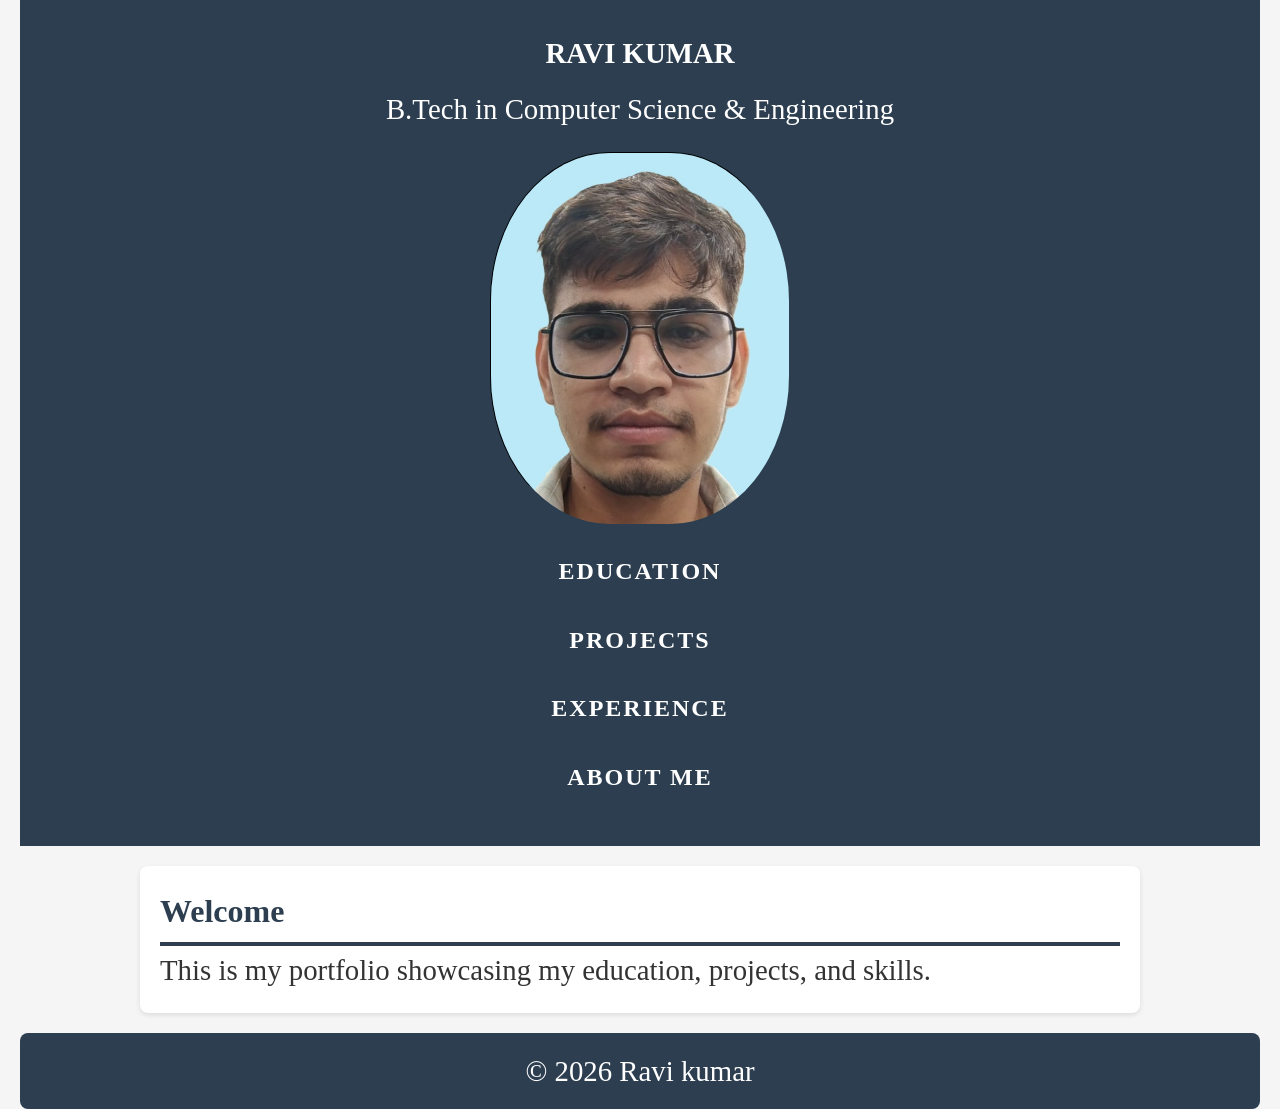
==== index.html @ 73b35070 "First portfolio commit" ====
<!DOCTYPE html>
<html lang="en">
<head>
  <meta charset="UTF-8">
  <title>Ravi kumar - Portfolio</title>
  <link rel="stylesheet" href="style.css">
</head>
<body>
  <header>
    <h1>RAVI KUMAR</h1>
    <p>B.Tech in Computer Science & Engineering</p>
    <img src="retrieved_photo.jpg" alt="Hemant Sheoran" width="300" style="border-radius: 40%; margin-top: 15px;  border: 1px inset #2c3e50;">
    <nav>
      <ul>
        <li><a href="EDUCATION.html" class="reverse">EDUCATION</a></li>
        <li><a href="PROJECTS.html" class="reverse">PROJECTS</a></li>
        <li><a href="EXPERIENCE.html" class="reverse">EXPERIENCE</a></li>
        <li><a href="hello.html" class="reverse">ABOUT ME</a></li>
      </ul>
    </nav>
  </header>

  <section>
    <h2>Welcome</h2>
    <p>This is my portfolio showcasing my education, projects, and skills.</p>
  </section>

  <footer>
    <p>© 2026 Ravi kumar</p>
  </footer>
</body>
</html>
---- style.css ----
/* Reset default browser styles */
* {
  margin: 0;
  padding: 0;
  box-sizing: border-box;
}

header, footer {
  text-align: center;
}

/* Body styling */
body {
  font-family: 'Pacifico', cursive;
  line-height: 1.6;
  background: #f5f5f5;
  color: #333;
  padding: 0 20px;
}

/* Header */
header {
  background: #2c3e50;
  color: #fff;
  padding: 30px 20px;
  text-align: center;
}

header a{
  color: #fff;
  list-style: none;
}
header h1 {
  font-size: 2.5rem;
  margin-bottom: 10px;
  font-size: 1.8rem;
}

header p {
  font-size: 1.8rem;
  margin: 5px 0;
}

/* Sections */
section {
  background: #fff;
  margin: 20px auto;
  padding: 20px;
  border-radius: 8px;
  max-width: 1000px;
  box-shadow: 0 2px 5px rgba(0,0,0,0.1);
}

section h3{
  color: #fff;
  list-style: none;
}

section h2 {
  color: #2c3e50;
  font-size: 2rem;
  margin-bottom: 1px;
  border-bottom: 4px solid #2c3e50;
  padding-bottom: 5px;
}

section p {
  font-size: 1.8rem;
}

/* Lists */
ul {
  list-style: none;
}

ul li {
  margin: 10px 0;
}

ul li a {
  color: #fff;
  text-decoration: none;
  font-weight: bold;
  font-size: 1.5rem;
}

ul li a:hover {
  text-decoration: underline;
}

/* Footer */
footer {
  text-align: center;
  padding: 15px;
  margin-top: 20px;
  background: #2c3e50;
  color: #fff;
  font-size: 1.8rem;
  border-radius: 8px;
}

/* Logos and project images circular */
img.logo, img.project-img {
  border-radius: 50%;
  width: 80px;
  height: 80px;
  object-fit: cover;
  margin-right: 10px;
  color: #fff;
}

/* Intense Reverse Style (like your ON example) */
.reverse {
  color: #fff;              /* white text */
  font-weight: bold;
  text-transform: uppercase;
  padding: 10px 20px;
  border-radius: 6px;
  display: inline-block;
  letter-spacing: 2px;
}
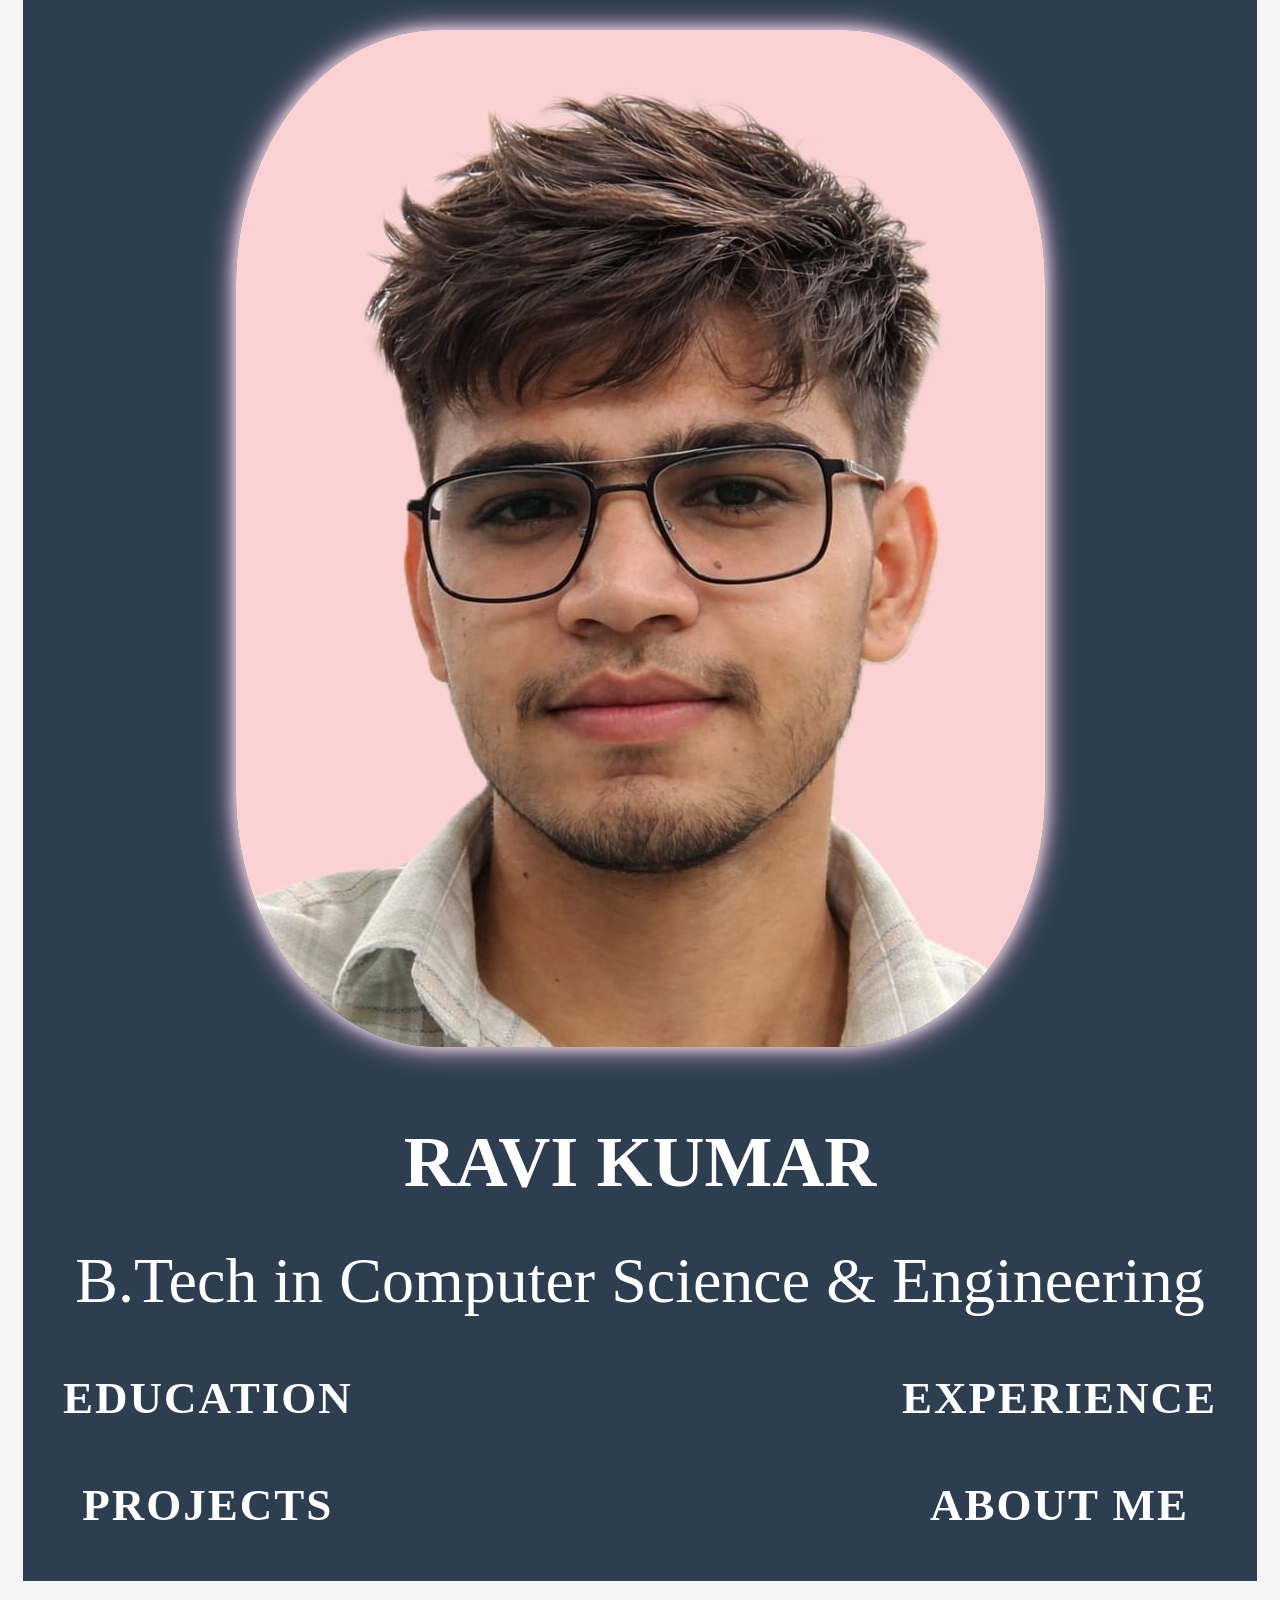
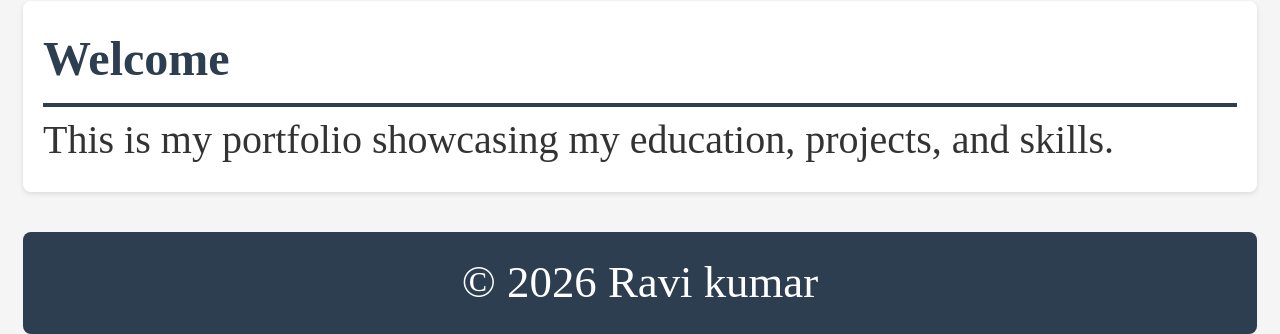
==== commit 5e95d852: "Updated project layout and styles" ====
--- a/index.html
+++ b/index.html
@@ -7,18 +7,24 @@
 </head>
 <body>
   <header>
+  <div class="profile">
+    <img src="Raviphotoupdated3.0.jpeg" alt="Hemant Sheoran" class="profile-img">
     <h1>RAVI KUMAR</h1>
     <p>B.Tech in Computer Science & Engineering</p>
-    <img src="retrieved_photo.jpg" alt="Hemant Sheoran" width="300" style="border-radius: 40%; margin-top: 15px;  border: 1px inset #2c3e50;">
-    <nav>
-      <ul>
-        <li><a href="EDUCATION.html" class="reverse">EDUCATION</a></li>
-        <li><a href="PROJECTS.html" class="reverse">PROJECTS</a></li>
-        <li><a href="EXPERIENCE.html" class="reverse">EXPERIENCE</a></li>
-        <li><a href="hello.html" class="reverse">ABOUT ME</a></li>
-      </ul>
-    </nav>
-  </header>
+  </div>
+
+  <nav>
+    <div class="nav-left">
+      <a href="EDUCATION.html" class="reverse">EDUCATION</a>
+      <a href="PROJECTS.html" class="reverse">PROJECTS</a>
+    </div>
+    <div class="nav-right">
+      <a href="EXPERIENCE.html" class="reverse">EXPERIENCE</a>
+      <a href="hello.html" class="reverse">ABOUT ME</a>
+    </div>
+  </nav>
+</header>
+
 
   <section>
     <h2>Welcome</h2>
--- a/style.css
+++ b/style.css
@@ -1,4 +1,4 @@
-/* Reset default browser styles */
+
 * {
   margin: 0;
   padding: 0;
@@ -9,16 +9,16 @@
   text-align: center;
 }
 
-/* Body styling */
+
 body {
   font-family: 'Pacifico', cursive;
   line-height: 1.6;
   background: #f5f5f5;
   color: #333;
-  padding: 0 20px;
+  padding: 0 23px;
 }
 
-/* Header */
+
 header {
   background: #2c3e50;
   color: #fff;
@@ -29,25 +29,26 @@
 header a{
   color: #fff;
   list-style: none;
+  text-decoration: none;
 }
 header h1 {
-  font-size: 2.5rem;
+  font-size: 4.5rem;
+  margin-top: 50px ;
   margin-bottom: 10px;
-  font-size: 1.8rem;
 }
 
 header p {
-  font-size: 1.8rem;
+  font-size: 4.0rem;
   margin: 5px 0;
 }
 
-/* Sections */
+
 section {
   background: #fff;
   margin: 20px auto;
   padding: 20px;
   border-radius: 8px;
-  max-width: 1000px;
+  max-width: 1700px;
   box-shadow: 0 2px 5px rgba(0,0,0,0.1);
 }
 
@@ -58,60 +59,60 @@
 
 section h2 {
   color: #2c3e50;
-  font-size: 2rem;
+  font-size: 3rem;
   margin-bottom: 1px;
   border-bottom: 4px solid #2c3e50;
   padding-bottom: 5px;
 }
 
 section p {
-  font-size: 1.8rem;
+  font-size: 2.5rem;
 }
 
 /* Lists */
-ul {
-  list-style: none;
+nav {
+  display: flex;
+  justify-content: space-between;
+  margin-top: 20px;
 }
 
-ul li {
-  margin: 10px 0;
+.nav-left, .nav-right {
+  display: flex;
+  flex-direction: column;   
+  gap: 15px;               
 }
 
-ul li a {
-  color: #fff;
+nav a {
   text-decoration: none;
   font-weight: bold;
-  font-size: 1.5rem;
+  font-size: 45px;          
+  color: #2c3e50;
+  text-align: center;       
 }
 
-ul li a:hover {
-  text-decoration: underline;
+nav a:hover {
+  text-decoration: underline; 
 }
 
-/* Footer */
+a:hover{
+   text-decoration: underline; 
+}
+
+
 footer {
   text-align: center;
   padding: 15px;
-  margin-top: 20px;
+  margin-top: 40px;
   background: #2c3e50;
   color: #fff;
-  font-size: 1.8rem;
+  font-size: 2.8rem;
   border-radius: 8px;
 }
 
-/* Logos and project images circular */
-img.logo, img.project-img {
-  border-radius: 50%;
-  width: 80px;
-  height: 80px;
-  object-fit: cover;
-  margin-right: 10px;
-  color: #fff;
-}
 
-/* Intense Reverse Style (like your ON example) */
+
 .reverse {
-  color: #fff;              /* white text */
+  color: #fff;            
   font-weight: bold;
   text-transform: uppercase;
   padding: 10px 20px;
@@ -119,3 +120,67 @@
   display: inline-block;
   letter-spacing: 2px;
 }
+
+.profile-img {
+  border-radius: 25%;
+  border: none;
+  box-shadow: 0 0 15px rgb(232, 232, 235), 0 0 30px rgb(250, 181, 222);
+}
+
+.education ul {
+  margin-top: 10px;
+  list-style: none;         
+  padding: 0;
+}
+
+.education a{
+  text-decoration: none;
+}
+
+.education li {
+  display: flex;            
+  align-items: center;      
+  margin-bottom: 20px;      
+  font-size: 18px;         
+  color: #2c3e50;           
+}
+
+.iitlogo, .logo {
+  display: block;
+  width: 100px;              
+  height: auto; 
+  margin-right: 15px;     
+}
+
+.project{
+  display: flex;
+  align-items: center;
+  margin-bottom: 20px;
+  font-size: 40px;  
+}
+
+.project-img{
+  width: 120px;              
+  height: auto; 
+  margin-right: 15px; 
+
+}
+
+.project h3{
+  margin: 0;
+}
+
+.project p{
+   font-size: 18px;  
+   margin: 5px 0 0;     
+}
+
+.project a{
+  font-size: 20px;  
+  color: #2c3e50;        
+  text-decoration: none; 
+}
+
+.project a:hover{
+  text-decoration: underline; 
+}
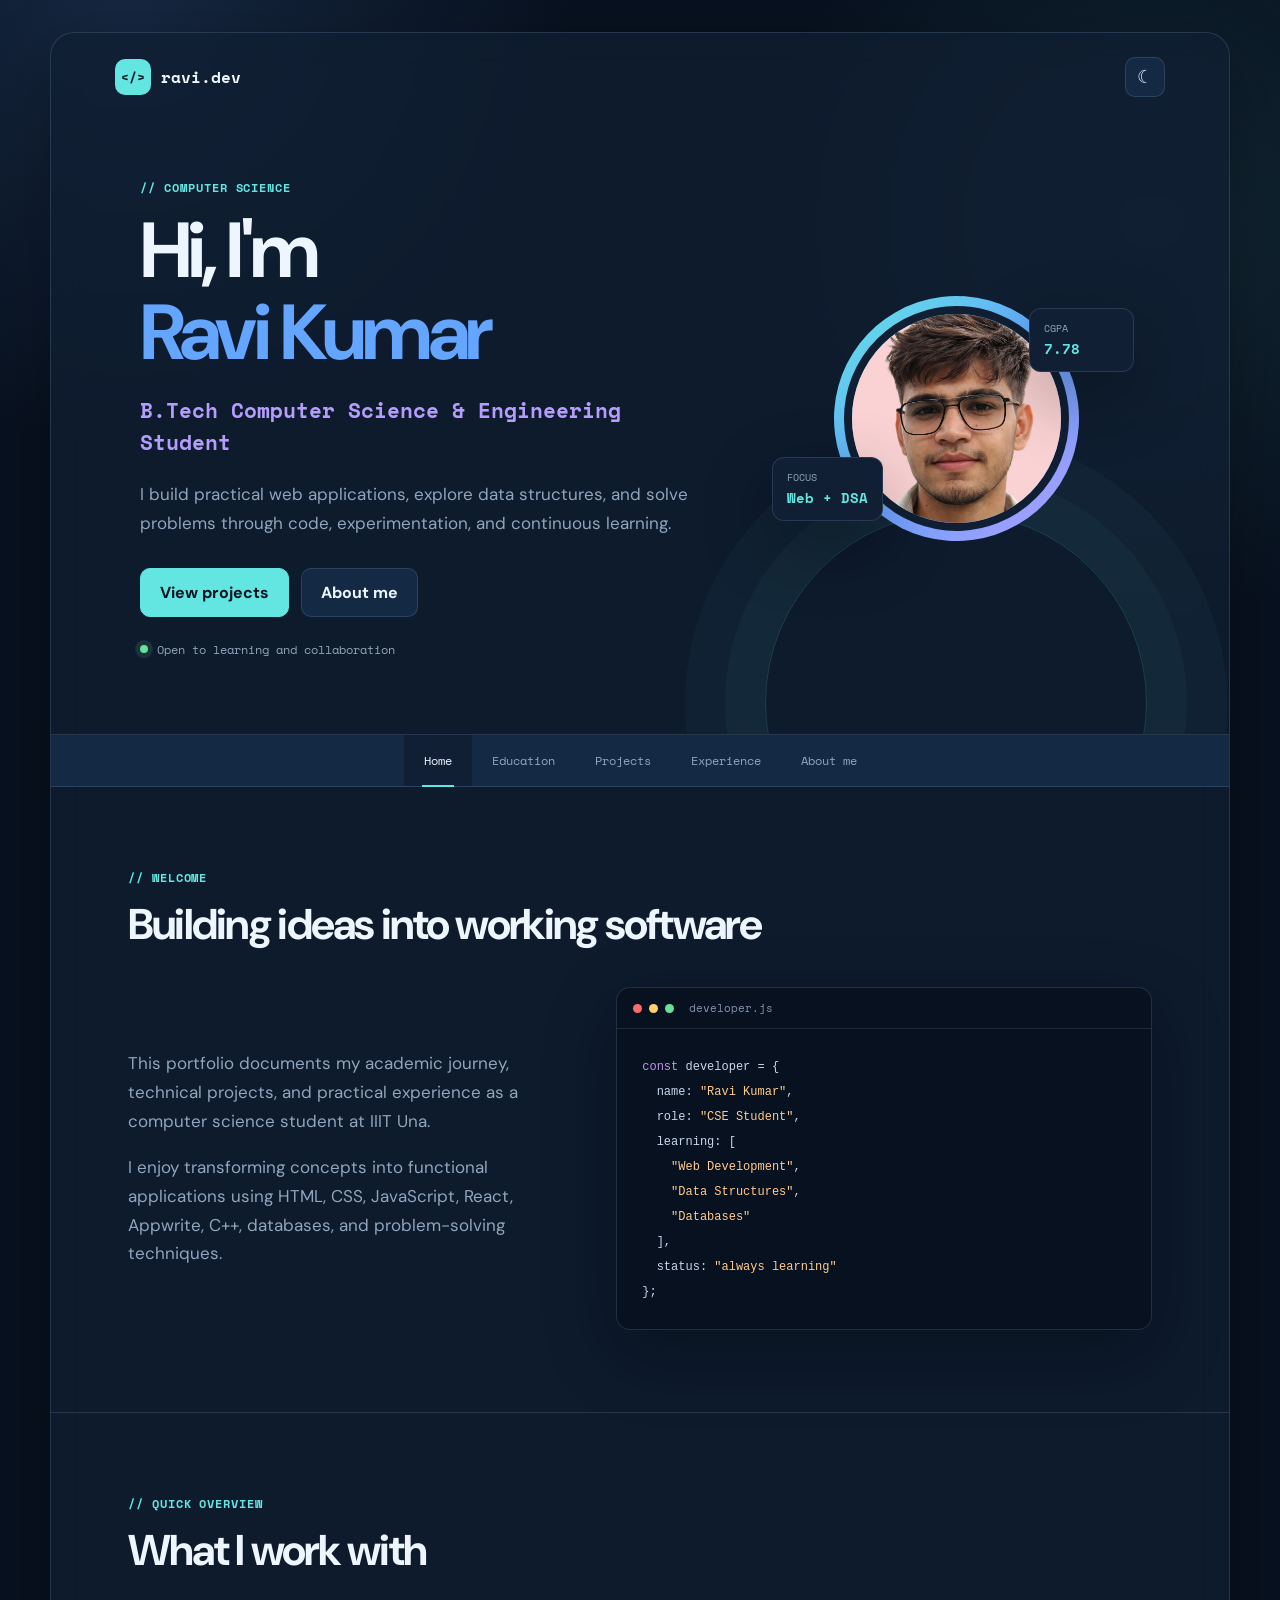
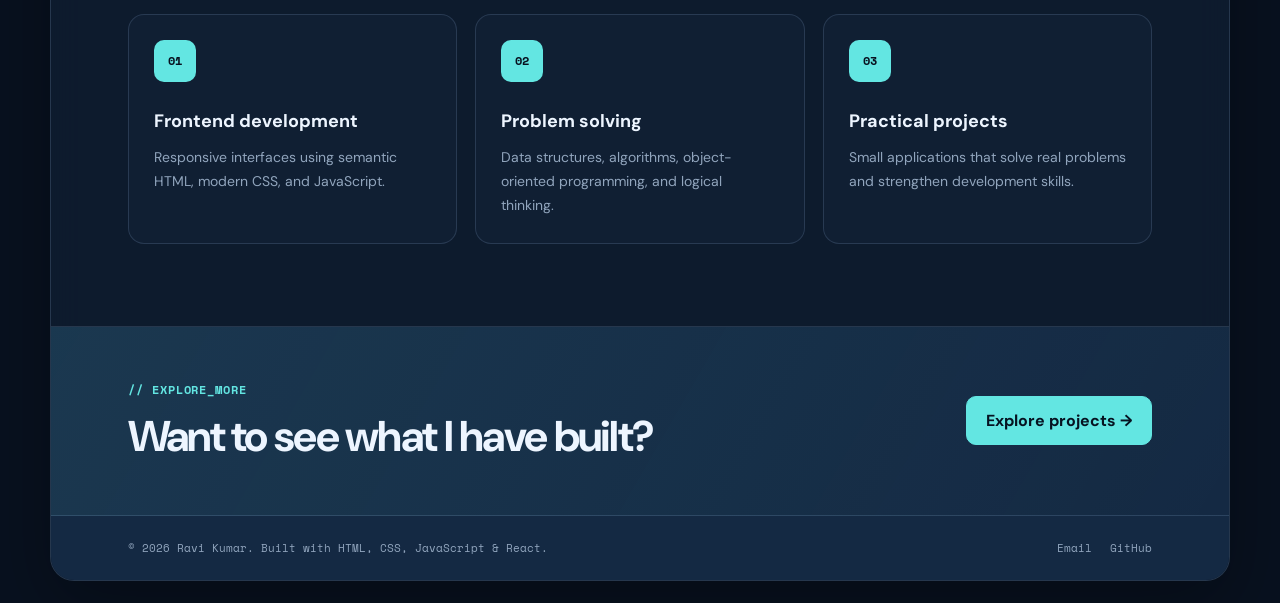
==== commit 50e910ba: "Updated feature X / fixed bug Y" ====
--- a/index.html
+++ b/index.html
@@ -2,37 +2,203 @@
 <html lang="en">
 <head>
   <meta charset="UTF-8">
-  <title>Ravi kumar - Portfolio</title>
+  <meta name="viewport" content="width=device-width, initial-scale=1.0">
+  <meta name="description" content="Ravi Kumar's computer science portfolio">
+  <title>Ravi Kumar | CSE Portfolio</title>
   <link rel="stylesheet" href="style.css">
+  <link 
+  rel="stylesheet" 
+  href="https://cdnjs.cloudflare.com/ajax/libs/font-awesome/6.4.0/css/all.min.css"
+/>
+
+  <script src="script.js" defer></script>
 </head>
+
 <body>
-  <header>
-  <div class="profile">
-    <img src="Raviphotoupdated3.0.jpeg" alt="Hemant Sheoran" class="profile-img">
-    <h1>RAVI KUMAR</h1>
-    <p>B.Tech in Computer Science & Engineering</p>
+  <div class="site-shell">
+    <header class="site-header">
+      <div class="topbar">
+        <a href="index.html" class="brand">
+          <span class="brand-symbol">&lt;/&gt;</span>
+          <span>ravi.dev</span>
+        </a>
+
+        <button
+          class="theme-toggle"
+          id="themeToggle"
+          type="button"
+          aria-label="Toggle dark mode"
+        >
+          <span id="themeIcon">☾</span>
+        </button>
+      </div>
+
+      <div class="hero">
+        <div class="hero-text">
+          <p class="eyebrow">// computer science</p>
+
+          <h1>
+            Hi, I'm <span>Ravi Kumar</span>
+          </h1>
+
+          <p class="hero-role">
+            B.Tech Computer Science &amp; Engineering Student
+          </p>
+
+          <p class="hero-description">
+            I build practical web applications, explore data structures,
+            and solve problems through code, experimentation, and continuous
+            learning.
+          </p>
+
+          <div class="hero-actions">
+            <a href="projects.html" class="button button-primary">
+              View projects
+            </a>
+
+            <a href="about.html" class="button button-secondary">
+              About me
+            </a>
+          </div>
+
+          <div class="availability">
+            <span class="status-dot"></span>
+            Open to learning and collaboration
+          </div>
+        </div>
+
+        <div class="hero-profile">
+          <div class="profile-frame">
+            <img
+              src="Raviphotoupdated3.0.jpeg"
+              alt="Portrait of Ravi Kumar"
+              class="profile-img"
+            >
+          </div>
+
+          <div class="floating-card card-one">
+            <span>CGPA</span>
+            <strong>7.78</strong>
+          </div>
+
+          <div class="floating-card card-two">
+            <span>Focus</span>
+            <strong>Web + DSA</strong>
+          </div>
+        </div>
+      </div>
+    </header>
+
+    <nav class="main-nav" aria-label="Main navigation">
+      <a class="active" href="index.html">Home</a>
+      <a href="education.html">Education</a>
+      <a href="projects.html">Projects</a>
+      <a href="experience.html">Experience</a>
+      <a href="about.html">About me</a>
+    </nav>
+
+    <main>
+      <section class="section intro-section">
+        <div class="section-heading">
+          <p class="eyebrow">// welcome</p>
+          <h2>Building ideas into working software</h2>
+        </div>
+
+        <div class="intro-grid">
+          <div>
+            <p>
+              This portfolio documents my academic journey, technical
+              projects, and practical experience as a computer science
+              student at IIIT Una.
+            </p>
+
+            <p>
+              I enjoy transforming concepts into functional applications
+              using HTML, CSS, JavaScript, React, Appwrite, C++, databases, and problem-solving
+              techniques.
+            </p>
+          </div>
+
+          <div class="code-card">
+            <div class="code-card-header">
+              <span></span>
+              <span></span>
+              <span></span>
+              <small>developer.js</small>
+            </div>
+
+            <pre><code><span class="code-purple">const</span> developer = {
+  name: <span class="code-orange">"Ravi Kumar"</span>,
+  role: <span class="code-orange">"CSE Student"</span>,
+  learning: [
+    <span class="code-orange">"Web Development"</span>,
+    <span class="code-orange">"Data Structures"</span>,
+    <span class="code-orange">"Databases"</span>
+  ],
+  status: <span class="code-orange">"always learning"</span>
+};</code></pre>
+          </div>
+        </div>
+      </section>
+
+      <section class="section">
+        <div class="section-heading">
+          <p class="eyebrow">// quick overview</p>
+          <h2>What I work with</h2>
+        </div>
+
+        <div class="overview-grid">
+          <article class="overview-card">
+            <div class="icon">01</div>
+            <h3>Frontend development</h3>
+            <p>
+              Responsive interfaces using semantic HTML, modern CSS,
+              and JavaScript.
+            </p>
+          </article>
+
+          <article class="overview-card">
+            <div class="icon">02</div>
+            <h3>Problem solving</h3>
+            <p>
+              Data structures, algorithms, object-oriented programming,
+              and logical thinking.
+            </p>
+          </article>
+
+          <article class="overview-card">
+            <div class="icon">03</div>
+            <h3>Practical projects</h3>
+            <p>
+              Small applications that solve real problems and strengthen
+              development skills.
+            </p>
+          </article>
+        </div>
+      </section>
+
+      <section class="section cta-section">
+        <div>
+          <p class="eyebrow">// explore_more</p>
+          <h2>Want to see what I have built?</h2>
+        </div>
+
+        <a href="projects.html" class="button button-primary">
+          Explore projects →
+        </a>
+      </section>
+    </main>
+
+    <footer class="site-footer">
+      <p>© 2026 Ravi Kumar. Built with HTML, CSS, JavaScript &amp; React.</p>
+
+      <div class="footer-links">
+        <a href="mailto:ravi@example.com">Email</a>
+        <a href="https://github.com/RAVISHEORAN151" target="_blank">
+          GitHub
+        </a>
+      </div>
+    </footer>
   </div>
-
-  <nav>
-    <div class="nav-left">
-      <a href="EDUCATION.html" class="reverse">EDUCATION</a>
-      <a href="PROJECTS.html" class="reverse">PROJECTS</a>
-    </div>
-    <div class="nav-right">
-      <a href="EXPERIENCE.html" class="reverse">EXPERIENCE</a>
-      <a href="hello.html" class="reverse">ABOUT ME</a>
-    </div>
-  </nav>
-</header>
-
-
-  <section>
-    <h2>Welcome</h2>
-    <p>This is my portfolio showcasing my education, projects, and skills.</p>
-  </section>
-
-  <footer>
-    <p>© 2026 Ravi kumar</p>
-  </footer>
 </body>
-</html>
+</html>
--- a/style.css
+++ b/style.css
@@ -1,186 +1,1108 @@
+@import url("https://fonts.googleapis.com/css2?family=DM+Sans:wght@400;500;600;700&family=Space+Mono:wght@400;700&display=swap");
+:root {
+  --bg: #08111f;
+  --bg-soft: #0d1a2c;
+  --surface: #101f33;
+  --surface-light: #142943;
+  --border: rgba(149, 180, 218, 0.18);
+  --text: #edf5ff;
+  --muted: #91a5bd;
+  --blue: #63a5ff;
+  --cyan: #63e6e2;
+  --purple: #b59cff;
+  --orange: #ffb86b;
+  --green: #69e09a;
+  --shadow: 0 24px 70px rgba(0, 0, 0, 0.3);
+  --radius: 16px;
+  --mono: "Space Mono", Consolas, monospace;
+  --sans: "DM Sans", Arial, sans-serif;
+  --max-width: 1180px;
+}
+
+[data-theme="light"] {
+  --bg: #f2f6fb;
+  --bg-soft: #e9f0f9;
+  --surface: #ffffff;
+  --surface-light: #f4f8fd;
+  --border: #d9e3ef;
+  --text: #132033;
+  --muted: #607089;
+  --blue: #2868ce;
+  --cyan: #008b91;
+  --purple: #7252c7;
+  --orange: #c76b13;
+  --green: #19834c;
+  --shadow: 0 24px 70px rgba(23, 61, 104, 0.12);
+}
 
 * {
+  box-sizing: border-box;
+}
+
+html {
+  scroll-behavior: smooth;
+}
+
+body {
   margin: 0;
+  min-width: 320px;
+  color: var(--text);
+  background:
+    radial-gradient(circle at 10% 0%, rgba(99, 165, 255, 0.15), transparent 28rem),
+    radial-gradient(circle at 90% 10%, rgba(99, 230, 226, 0.1), transparent 25rem),
+    var(--bg);
+  font-family: var(--sans);
+  line-height: 1.7;
+  transition: background 0.25s ease, color 0.25s ease;
+}
+
+body::before {
+  position: fixed;
+  z-index: -1;
+  inset: 0;
+  opacity: 0.2;
+  pointer-events: none;
+  content: "";
+  background-image:
+    linear-gradient(rgba(255, 255, 255, 0.03) 1px, transparent 1px),
+    linear-gradient(90deg, rgba(255, 255, 255, 0.03) 1px, transparent 1px);
+  background-size: 42px 42px;
+}
+
+a {
+  color: inherit;
+  text-decoration: none;
+}
+
+button,
+a {
+  -webkit-tap-highlight-color: transparent;
+}
+
+button:focus-visible,
+a:focus-visible {
+  outline: 3px solid var(--cyan);
+  outline-offset: 4px;
+}
+
+img {
+  display: block;
+  max-width: 100%;
+}
+
+.site-shell {
+  width: min(calc(100% - 32px), var(--max-width));
+  margin: 32px auto;
+  overflow: hidden;
+  border: 1px solid var(--border);
+  border-radius: 24px;
+  background: rgba(16, 31, 51, 0.76);
+  box-shadow: var(--shadow);
+  backdrop-filter: blur(16px);
+}
+
+[data-theme="light"] .site-shell {
+  background: rgba(255, 255, 255, 0.78);
+}
+
+.site-header {
+  position: relative;
+  overflow: hidden;
+  padding: 24px clamp(24px, 5vw, 72px) 76px;
+  border-bottom: 1px solid var(--border);
+}
+
+.site-header::after {
+  position: absolute;
+  right: 7%;
+  bottom: -160px;
+  width: 380px;
+  height: 380px;
+  border: 1px solid rgba(99, 230, 226, 0.18);
+  border-radius: 50%;
+  box-shadow:
+    0 0 0 40px rgba(99, 230, 226, 0.03),
+    0 0 0 80px rgba(99, 230, 226, 0.03);
+  content: "";
+  pointer-events: none;
+}
+
+.topbar,
+.page-header {
+  display: flex;
+  align-items: center;
+  justify-content: space-between;
+  gap: 20px;
+}
+
+.brand {
+  display: inline-flex;
+  align-items: center;
+  gap: 10px;
+  color: var(--text);
+  font: 700 16px var(--mono);
+}
+
+.brand-symbol {
+  display: grid;
+  width: 36px;
+  height: 36px;
+  place-items: center;
+  color: var(--bg);
+  background: var(--cyan);
+  border-radius: 10px;
+  font-size: 13px;
+}
+
+.theme-toggle {
+  display: grid;
+  width: 40px;
+  height: 40px;
+  place-items: center;
+  color: var(--text);
+  background: var(--surface-light);
+  border: 1px solid var(--border);
+  border-radius: 10px;
+  cursor: pointer;
+  font-size: 18px;
+  transition: transform 0.2s ease, border-color 0.2s ease;
+}
+
+.theme-toggle:hover {
+  border-color: var(--cyan);
+  transform: rotate(10deg);
+}
+
+.hero {
+  position: relative;
+  z-index: 1;
+  display: grid;
+  grid-template-columns: 1.2fr 0.8fr;
+  align-items: center;
+  gap: 80px;
+  max-width: 1000px;
+  margin: 82px auto 0;
+}
+
+.eyebrow {
+  margin: 0 0 14px;
+  color: var(--cyan);
+  font: 700 12px var(--mono);
+  letter-spacing: 0.08em;
+  text-transform: uppercase;
+}
+
+.hero h1,
+.page-intro h1 {
+  max-width: 750px;
+  margin: 0;
+  font-size: clamp(42px, 7vw, 78px);
+  line-height: 1.05;
+  letter-spacing: -0.055em;
+}
+
+.hero h1 span {
+  display: block;
+  color: var(--blue);
+}
+
+.hero-role {
+  margin: 20px 0 0;
+  color: var(--purple);
+  font: 700 clamp(16px, 2vw, 21px) var(--mono);
+}
+
+.hero-description {
+  max-width: 600px;
+  margin: 22px 0 0;
+  color: var(--muted);
+  font-size: 17px;
+}
+
+.hero-actions {
+  display: flex;
+  flex-wrap: wrap;
+  gap: 12px;
+  margin-top: 30px;
+}
+
+.button {
+  display: inline-flex;
+  align-items: center;
+  justify-content: center;
+  min-height: 46px;
+  padding: 10px 19px;
+  border: 1px solid var(--border);
+  border-radius: 10px;
+  font-weight: 700;
+  transition: transform 0.2s ease, border-color 0.2s ease,
+    background 0.2s ease;
+}
+
+.button:hover {
+  border-color: var(--cyan);
+  transform: translateY(-2px);
+}
+
+.button-primary {
+  color: #061321;
+  background: var(--cyan);
+  border-color: var(--cyan);
+}
+
+.button-secondary {
+  color: var(--text);
+  background: var(--surface-light);
+}
+
+.availability {
+  display: flex;
+  align-items: center;
+  gap: 9px;
+  margin-top: 24px;
+  color: var(--muted);
+  font: 12px var(--mono);
+}
+
+.status-dot {
+  width: 8px;
+  height: 8px;
+  background: var(--green);
+  border-radius: 50%;
+  box-shadow: 0 0 0 5px rgba(105, 224, 154, 0.12);
+}
+
+.hero-profile {
+  position: relative;
+  justify-self: center;
+  width: 245px;
+}
+
+.profile-frame {
+  position: relative;
+  z-index: 1;
+  padding: 10px;
+  background: linear-gradient(135deg, var(--cyan), var(--blue), var(--purple));
+  border-radius: 50%;
+  transform: rotate(4deg);
+}
+
+.profile-img {
+  width: 225px;
+  height: 225px;
+  object-fit: cover;
+  border: 8px solid var(--surface);
+  border-radius: 50%;
+  transform: rotate(-4deg);
+}
+
+.floating-card {
+  position: absolute;
+  z-index: 2;
+  display: grid;
+  gap: 2px;
+  min-width: 105px;
+  padding: 12px 14px;
+  background: var(--surface);
+  border: 1px solid var(--border);
+  border-radius: 12px;
+  box-shadow: var(--shadow);
+}
+
+.floating-card span {
+  color: var(--muted);
+  font: 10px var(--mono);
+  text-transform: uppercase;
+}
+
+.floating-card strong {
+  color: var(--cyan);
+  font: 700 14px var(--mono);
+}
+
+.card-one {
+  top: 12px;
+  right: -55px;
+}
+
+.card-two {
+  bottom: 20px;
+  left: -62px;
+}
+
+.main-nav {
+  display: flex;
+  flex-wrap: wrap;
+  justify-content: center;
+  border-bottom: 1px solid var(--border);
+  background: var(--surface-light);
+}
+
+.main-nav a {
+  position: relative;
+  padding: 17px 20px;
+  color: var(--muted);
+  font: 12px var(--mono);
+  transition: color 0.2s ease, background 0.2s ease;
+}
+
+.main-nav a:hover,
+.main-nav a.active {
+  color: var(--text);
+  background: var(--surface);
+}
+
+.main-nav a.active::after {
+  position: absolute;
+  right: 18px;
+  bottom: -1px;
+  left: 18px;
+  height: 2px;
+  background: var(--cyan);
+  content: "";
+}
+
+.section {
+  padding: 82px clamp(24px, 6vw, 90px);
+  border-bottom: 1px solid var(--border);
+}
+
+.section-heading {
+  max-width: 700px;
+  margin-bottom: 38px;
+}
+
+.section h2,
+.cta-section h2 {
+  margin: 0;
+  font-size: clamp(28px, 4vw, 43px);
+  line-height: 1.15;
+  letter-spacing: -0.04em;
+}
+
+.intro-grid {
+  display: grid;
+  grid-template-columns: 0.9fr 1.1fr;
+  gap: 50px;
+  align-items: center;
+}
+
+.intro-grid p {
+  color: var(--muted);
+  font-size: 17px;
+}
+
+.code-card {
+  overflow: hidden;
+  border: 1px solid var(--border);
+  border-radius: 14px;
+  background: #07111f;
+  box-shadow: var(--shadow);
+}
+
+.code-card-header {
+  display: flex;
+  align-items: center;
+  gap: 7px;
+  padding: 12px 16px;
+  border-bottom: 1px solid rgba(255, 255, 255, 0.1);
+}
+
+.code-card-header > span {
+  width: 9px;
+  height: 9px;
+  border-radius: 50%;
+}
+
+.code-card-header > span:nth-child(1) {
+  background: #ff6b6b;
+}
+
+.code-card-header > span:nth-child(2) {
+  background: #ffd166;
+}
+
+.code-card-header > span:nth-child(3) {
+  background: #69e09a;
+}
+
+.code-card-header small {
+  margin-left: 8px;
+  color: #8295ad;
+  font: 11px var(--mono);
+}
+
+.code-card pre {
+  overflow-x: auto;
+  margin: 0;
+  padding: 25px;
+  color: #c8d7ea;
+  font: 12px/2 var(--mono);
+}
+
+.code-purple {
+  color: #c792ea;
+}
+
+.code-orange {
+  color: #ffcb8b;
+}
+
+.overview-grid {
+  display: grid;
+  grid-template-columns: repeat(3, 1fr);
+  gap: 18px;
+}
+
+.overview-card,
+.content-card,
+.experience-card,
+.project-card,
+.timeline-item {
+  border: 1px solid var(--border);
+  border-radius: var(--radius);
+  background: var(--surface);
+  transition: transform 0.2s ease, border-color 0.2s ease,
+    box-shadow 0.2s ease;
+}
+
+.overview-card {
+  padding: 25px;
+}
+
+.overview-card:hover,
+.content-card:hover,
+.experience-card:hover,
+.project-card:hover,
+.timeline-item:hover {
+  border-color: rgba(99, 230, 226, 0.5);
+  box-shadow: 0 16px 40px rgba(0, 0, 0, 0.14);
+  transform: translateY(-4px);
+}
+
+.icon {
+  display: grid;
+  width: 42px;
+  height: 42px;
+  place-items: center;
+  margin-bottom: 24px;
+  color: var(--bg);
+  background: var(--cyan);
+  border-radius: 10px;
+  font: 700 12px var(--mono);
+}
+
+.overview-card h3 {
+  margin: 0 0 10px;
+  font-size: 18px;
+}
+
+.overview-card p {
+  margin: 0;
+  color: var(--muted);
+  font-size: 14px;
+}
+
+.cta-section {
+  display: flex;
+  align-items: center;
+  justify-content: space-between;
+  gap: 30px;
+  padding: 54px clamp(24px, 6vw, 90px);
+  background:
+    linear-gradient(120deg, rgba(99, 230, 226, 0.08), transparent),
+    var(--surface-light);
+}
+
+.page-header {
+  padding: 24px clamp(24px, 6vw, 90px);
+  border-bottom: 1px solid var(--border);
+}
+
+.page-intro {
+  padding: 80px clamp(24px, 6vw, 90px) 55px;
+  border-bottom: 1px solid var(--border);
+}
+
+.page-intro h1 {
+  font-size: clamp(42px, 6vw, 68px);
+}
+
+.page-intro > p:last-child {
+  max-width: 650px;
+  margin: 22px 0 0;
+  color: var(--muted);
+  font-size: 17px;
+}
+
+.timeline,
+.experience-list {
+  display: grid;
+  gap: 18px;
+  padding: 55px clamp(24px, 6vw, 90px) 85px;
+}
+
+.timeline-item {
+  position: relative;
+  display: grid;
+  grid-template-columns: 48px 1fr 90px;
+  gap: 22px;
+  align-items: start;
+  padding: 28px;
+}
+
+.timeline-marker {
+  display: grid;
+  width: 42px;
+  height: 42px;
+  place-items: center;
+  color: var(--bg);
+  background: var(--cyan);
+  border-radius: 10px;
+  font: 700 12px var(--mono);
+}
+
+.timeline-top,
+.project-header {
+  display: flex;
+  flex-wrap: wrap;
+  align-items: center;
+  justify-content: space-between;
+  gap: 10px;
+}
+
+.timeline-date,
+.project-type {
+  color: var(--cyan);
+  font: 12px var(--mono);
+}
+
+.tag,
+.project-status {
+  display: inline-block;
+  padding: 4px 9px;
+  color: var(--green);
+  background: rgba(105, 224, 154, 0.1);
+  border: 1px solid rgba(105, 224, 154, 0.25);
+  border-radius: 999px;
+  font: 10px var(--mono);
+}
+
+.timeline-content h2,
+.experience-card h2,
+.project-content h2,
+.content-card h2 {
+  margin: 14px 0 5px;
+  font-size: 22px;
+}
+
+.timeline-content h3 {
+  margin: 0;
+  color: var(--muted);
+  font: 14px var(--mono);
+}
+
+.timeline-content p,
+.experience-card p,
+.content-card p,
+.project-content p {
+  color: var(--muted);
+}
+
+.institution-logo {
+  width: 76px;
+  height: 76px;
+  object-fit: contain;
+  padding: 8px;
+  border: 1px solid var(--border);
+  border-radius: 12px;
+  background: var(--surface-light);
+}
+
+.education-result {
+  display: inline-grid;
+  gap: 2px;
+  margin-top: 15px;
+}
+
+.education-result strong {
+  color: var(--orange);
+  font: 700 21px var(--mono);
+}
+
+.education-result span {
+  color: var(--muted);
+  font: 11px var(--mono);
+}
+
+.project-toolbar {
+  display: flex;
+  align-items: center;
+  justify-content: space-between;
+  gap: 25px;
+  padding: 30px clamp(24px, 6vw, 90px);
+  border-bottom: 1px solid var(--border);
+}
+
+.project-toolbar > div:first-child {
+  color: var(--muted);
+  font: 12px var(--mono);
+}
+
+.project-count {
+  margin-right: 8px;
+  color: var(--cyan);
+  font-size: 22px;
+}
+
+.project-filters {
+  display: flex;
+  flex-wrap: wrap;
+  gap: 8px;
+}
+
+.filter-button {
+  padding: 8px 12px;
+  color: var(--muted);
+  background: var(--surface);
+  border: 1px solid var(--border);
+  border-radius: 8px;
+  cursor: pointer;
+  font: 11px var(--mono);
+}
+
+.filter-button:hover,
+.filter-button.active {
+  color: var(--bg);
+  background: var(--cyan);
+  border-color: var(--cyan);
+}
+
+.project-grid {
+  display: grid;
+  grid-template-columns: repeat(2, 1fr);
+  gap: 20px;
+  padding: 55px clamp(24px, 6vw, 90px) 85px;
+}
+
+.project-card {
+  overflow: hidden;
+}
+
+.project-image {
+  position: relative;
+  height: 220px;
+  overflow: hidden;
+  background: var(--surface-light);
+}
+
+.project-image::after {
+  position: absolute;
+  inset: 0;
+  background: linear-gradient(transparent 45%, rgba(3, 9, 18, 0.65));
+  content: "";
+}
+
+.project-image img {
+  width: 100%;
+  height: 100%;
+  object-fit: cover;
+  transition: transform 0.35s ease;
+}
+
+.project-card:hover .project-image img {
+  transform: scale(1.05);
+}
+
+.project-number {
+  position: absolute;
+  z-index: 1;
+  right: 16px;
+  bottom: 14px;
+  color: white;
+  font: 700 12px var(--mono);
+}
+
+.project-content {
+  padding: 24px;
+}
+
+.project-content h2 {
+  font-size: 23px;
+}
+
+.project-content p {
+  min-height: 76px;
+  font-size: 14px;
+}
+
+.technology-list {
+  display: flex;
+  flex-wrap: wrap;
+  gap: 7px;
+  margin-top: 18px;
+}
+
+.technology-list span {
+  padding: 5px 9px;
+  color: var(--muted);
+  background: var(--surface-light);
+  border: 1px solid var(--border);
+  border-radius: 6px;
+  font: 10px var(--mono);
+}
+
+.project-link {
+  display: inline-block;
+  margin-top: 22px;
+  color: var(--cyan);
+  font: 12px var(--mono);
+}
+
+.project-link:hover {
+  color: var(--blue);
+}
+
+.about-layout {
+  display: grid;
+  grid-template-columns: 1.3fr 0.7fr;
+  gap: 20px;
+  padding: 55px clamp(24px, 6vw, 90px) 85px;
+}
+
+.about-main,
+.about-sidebar {
+  display: grid;
+  align-content: start;
+  gap: 20px;
+}
+
+.content-card {
+  padding: 28px;
+}
+
+.content-card h2 {
+  margin-top: 0;
+}
+
+.principles {
+  display: grid;
+  grid-template-columns: repeat(3, 1fr);
+  gap: 15px;
+  margin-top: 25px;
+}
+
+.principles div {
+  padding: 17px;
+  background: var(--surface-light);
+  border-radius: 10px;
+}
+
+.principles span {
+  color: var(--cyan);
+  font: 700 12px var(--mono);
+}
+
+.principles h3 {
+  margin: 10px 0 5px;
+}
+
+.principles p {
+  margin: 0;
+  font-size: 13px;
+}
+
+.focus-list {
+  display: grid;
+  gap: 12px;
+  margin: 20px 0 0;
   padding: 0;
-  box-sizing: border-box;
-}
-
-header, footer {
+  list-style: none;
+  color: var(--muted);
+  font: 12px var(--mono);
+}
+
+.focus-list li::before {
+  margin-right: 10px;
+  color: var(--cyan);
+  content: "→";
+}
+
+.experience-card {
+  display: grid;
+  grid-template-columns: 170px 1fr;
+  gap: 35px;
+  padding: 30px;
+}
+
+.experience-date {
+  color: var(--cyan);
+  font: 12px var(--mono);
+}
+
+.experience-card h2 {
+  margin-top: 15px;
+}
+
+.site-footer {
+  display: flex;
+  align-items: center;
+  justify-content: space-between;
+  gap: 20px;
+  padding: 24px clamp(24px, 6vw, 90px);
+  color: var(--muted);
+  background: var(--surface-light);
+  font: 11px var(--mono);
+}
+
+.site-footer p {
+  margin: 0;
+}
+
+.footer-links {
+  display: flex;
+  gap: 18px;
+}
+
+.footer-links a:hover {
+  color: var(--cyan);
+}
+
+@media (max-width: 850px) {
+  .hero,
+  .intro-grid,
+  .about-layout {
+    grid-template-columns: 1fr;
+  }
+
+  .hero {
+    gap: 55px;
+  }
+
+  .hero-profile {
+    order: -1;
+  }
+
+  .overview-grid,
+  .project-grid {
+    grid-template-columns: repeat(2, 1fr);
+  }
+
+  .intro-grid {
+    gap: 25px;
+  }
+}
+
+@media (max-width: 620px) {
+  .site-shell {
+    width: 100%;
+    margin: 0;
+    border-right: 0;
+    border-left: 0;
+    border-radius: 0;
+  }
+
+  .site-header {
+    padding: 20px 20px 65px;
+  }
+
+  .hero {
+    margin-top: 60px;
+  }
+
+  .hero h1 {
+    font-size: 43px;
+  }
+
+  .main-nav {
+    justify-content: flex-start;
+    overflow-x: auto;
+  }
+
+  .main-nav a {
+    flex-shrink: 0;
+    padding: 15px 14px;
+    font-size: 10px;
+  }
+
+  .main-nav a.active::after {
+    right: 14px;
+    left: 14px;
+  }
+
+  .section,
+  .page-intro,
+  .timeline,
+  .experience-list,
+  .project-grid,
+  .about-layout {
+    padding-right: 20px;
+    padding-left: 20px;
+  }
+
+  .overview-grid,
+  .project-grid,
+  .skills {
+    grid-template-columns: 1fr;
+  }
+
+  .cta-section,
+  .project-toolbar,
+  .site-footer {
+    align-items: flex-start;
+    flex-direction: column;
+    padding-right: 20px;
+    padding-left: 20px;
+  }
+
+  .timeline-item {
+    grid-template-columns: 42px 1fr;
+    gap: 15px;
+    padding: 20px;
+  }
+
+  .institution-logo {
+    display: none;
+  }
+
+  .principles {
+    grid-template-columns: 1fr;
+  }
+
+  .experience-card {
+    grid-template-columns: 1fr;
+    gap: 8px;
+    padding: 22px;
+  }
+
+  .project-toolbar {
+    gap: 18px;
+  }
+
+  .project-filters {
+    width: 100%;
+  }
+
+  .filter-button {
+    flex: 1;
+  }
+
+  .floating-card {
+    display: none;
+  }
+
+  .hero-profile {
+    width: 190px;
+  }
+
+  .profile-img {
+    width: 170px;
+    height: 170px;
+  }
+}
+
+.project-banner {
+  position: relative;
+  height: 220px;
+  background: var(--surface-light);
+  box-shadow: 0 8px 20px rgba(0,0,0,0.25);
+  display: flex;              
+  flex-direction: column;     
+  align-items: center;        
+  justify-content: center;    
+  overflow: hidden;
+  gap: 0;
+}
+
+.project-banner::after {
+  position: absolute;
+  inset: 0;
+  background: linear-gradient(transparent 45%, rgba(3, 9, 18, 0.65));
+  content: "";
+}
+
+.project-card:hover .project-banner {
+  transform: scale(1.02);
+  transition: transform 0.35s ease;
+}
+
+
+.project-banner i {
+  font-size: 5rem;
+  color: #a78bfa;
+  text-shadow:
+    0 0 26px #c4b5fd,
+    0 0 6px #8b5cf6,
+    0 0 3px #6366f1;
+  transition: color 0.35s ease, text-shadow 0.35s ease;
+}
+
+.project-banner:hover i{
+  color: #67e8f9;
+  text-shadow:
+    0 0 26px #cffafe,
+    0 0 6px #22d3ee,
+    0 0 3px #a855f7;
+}
+
+/* Text */
+.banner-text {
   text-align: center;
 }
 
-
-body {
-  font-family: 'Pacifico', cursive;
-  line-height: 1.6;
-  background: #f5f5f5;
-  color: #333;
-  padding: 0 23px;
-}
-
-
-header {
-  background: #2c3e50;
-  color: #fff;
-  padding: 30px 20px;
-  text-align: center;
-}
-
-header a{
-  color: #fff;
-  list-style: none;
-  text-decoration: none;
-}
-header h1 {
-  font-size: 4.5rem;
-  margin-top: 50px ;
-  margin-bottom: 10px;
-}
-
-header p {
-  font-size: 4.0rem;
-  margin: 5px 0;
-}
-
-
-section {
-  background: #fff;
-  margin: 20px auto;
-  padding: 20px;
-  border-radius: 8px;
-  max-width: 1700px;
-  box-shadow: 0 2px 5px rgba(0,0,0,0.1);
-}
-
-section h3{
-  color: #fff;
-  list-style: none;
-}
-
-section h2 {
-  color: #2c3e50;
-  font-size: 3rem;
-  margin-bottom: 1px;
-  border-bottom: 4px solid #2c3e50;
-  padding-bottom: 5px;
-}
-
-section p {
-  font-size: 2.5rem;
-}
-
-/* Lists */
-nav {
-  display: flex;
-  justify-content: space-between;
-  margin-top: 20px;
-}
-
-.nav-left, .nav-right {
-  display: flex;
-  flex-direction: column;   
-  gap: 15px;               
-}
-
-nav a {
-  text-decoration: none;
-  font-weight: bold;
-  font-size: 45px;          
-  color: #2c3e50;
-  text-align: center;       
-}
-
-nav a:hover {
-  text-decoration: underline; 
-}
-
-a:hover{
-   text-decoration: underline; 
-}
-
-
-footer {
-  text-align: center;
-  padding: 15px;
-  margin-top: 40px;
-  background: #2c3e50;
-  color: #fff;
-  font-size: 2.8rem;
-  border-radius: 8px;
-}
-
-
-
-.reverse {
-  color: #fff;            
-  font-weight: bold;
-  text-transform: uppercase;
-  padding: 10px 20px;
-  border-radius: 6px;
-  display: inline-block;
-  letter-spacing: 2px;
-}
-
-.profile-img {
-  border-radius: 25%;
-  border: none;
-  box-shadow: 0 0 15px rgb(232, 232, 235), 0 0 30px rgb(250, 181, 222);
-}
-
-.education ul {
-  margin-top: 10px;
-  list-style: none;         
-  padding: 0;
-}
-
-.education a{
-  text-decoration: none;
-}
-
-.education li {
-  display: flex;            
-  align-items: center;      
-  margin-bottom: 20px;      
-  font-size: 18px;         
-  color: #2c3e50;           
-}
-
-.iitlogo, .logo {
-  display: block;
-  width: 100px;              
-  height: auto; 
-  margin-right: 15px;     
-}
-
-.project{
-  display: flex;
-  align-items: center;
-  margin-bottom: 20px;
-  font-size: 40px;  
-}
-
-.project-img{
-  width: 120px;              
-  height: auto; 
-  margin-right: 15px; 
-
-}
-
-.project h3{
-  margin: 0;
-}
-
-.project p{
-   font-size: 18px;  
-   margin: 5px 0 0;     
-}
-
-.project a{
-  font-size: 20px;  
-  color: #2c3e50;        
-  text-decoration: none; 
-}
-
-.project a:hover{
-  text-decoration: underline; 
-}
+.banner-title {
+  font-size: 1.5rem;
+  font-weight: 800;
+  letter-spacing: 0.05em;
+  background: linear-gradient(to right, #22d3ee, #a78bfa, #d946ef);
+  -webkit-background-clip: text;
+  -webkit-text-fill-color: transparent;
+}
+
+.banner-subtitle {
+  font-size: 0.75rem;
+  letter-spacing: 0.2em;
+  color: white;
+}
+
+[data-theme="light"] .banner-subtitle {
+  color:  #031329;
+}
+
+
+
+
+.experience-card {
+  background: var(--surface-light);
+  padding: 1.5rem;
+  border-radius: 12px;
+  box-shadow: 0 6px 16px rgba(0,0,0,0.15);
+}
+
+.experience-header {
+  display: flex;
+  justify-content: space-between; 
+  align-items: flex-start;
+  margin-bottom: 1rem;
+}
+
+.experience-left {
+  display: flex;
+  flex-direction: column; 
+  gap: 0.5rem;
+}
+
+.experience-date {
+  font-weight: 500;
+  color: #031329;
+}
+
+.experience-left i {
+  font-size: 8rem;
+  color: #61dafb;
+  text-shadow:
+    0 0 12px #61dafb;
+  transition: color 0.35s ease, text-shadow 0.35s ease;
+}
+
+
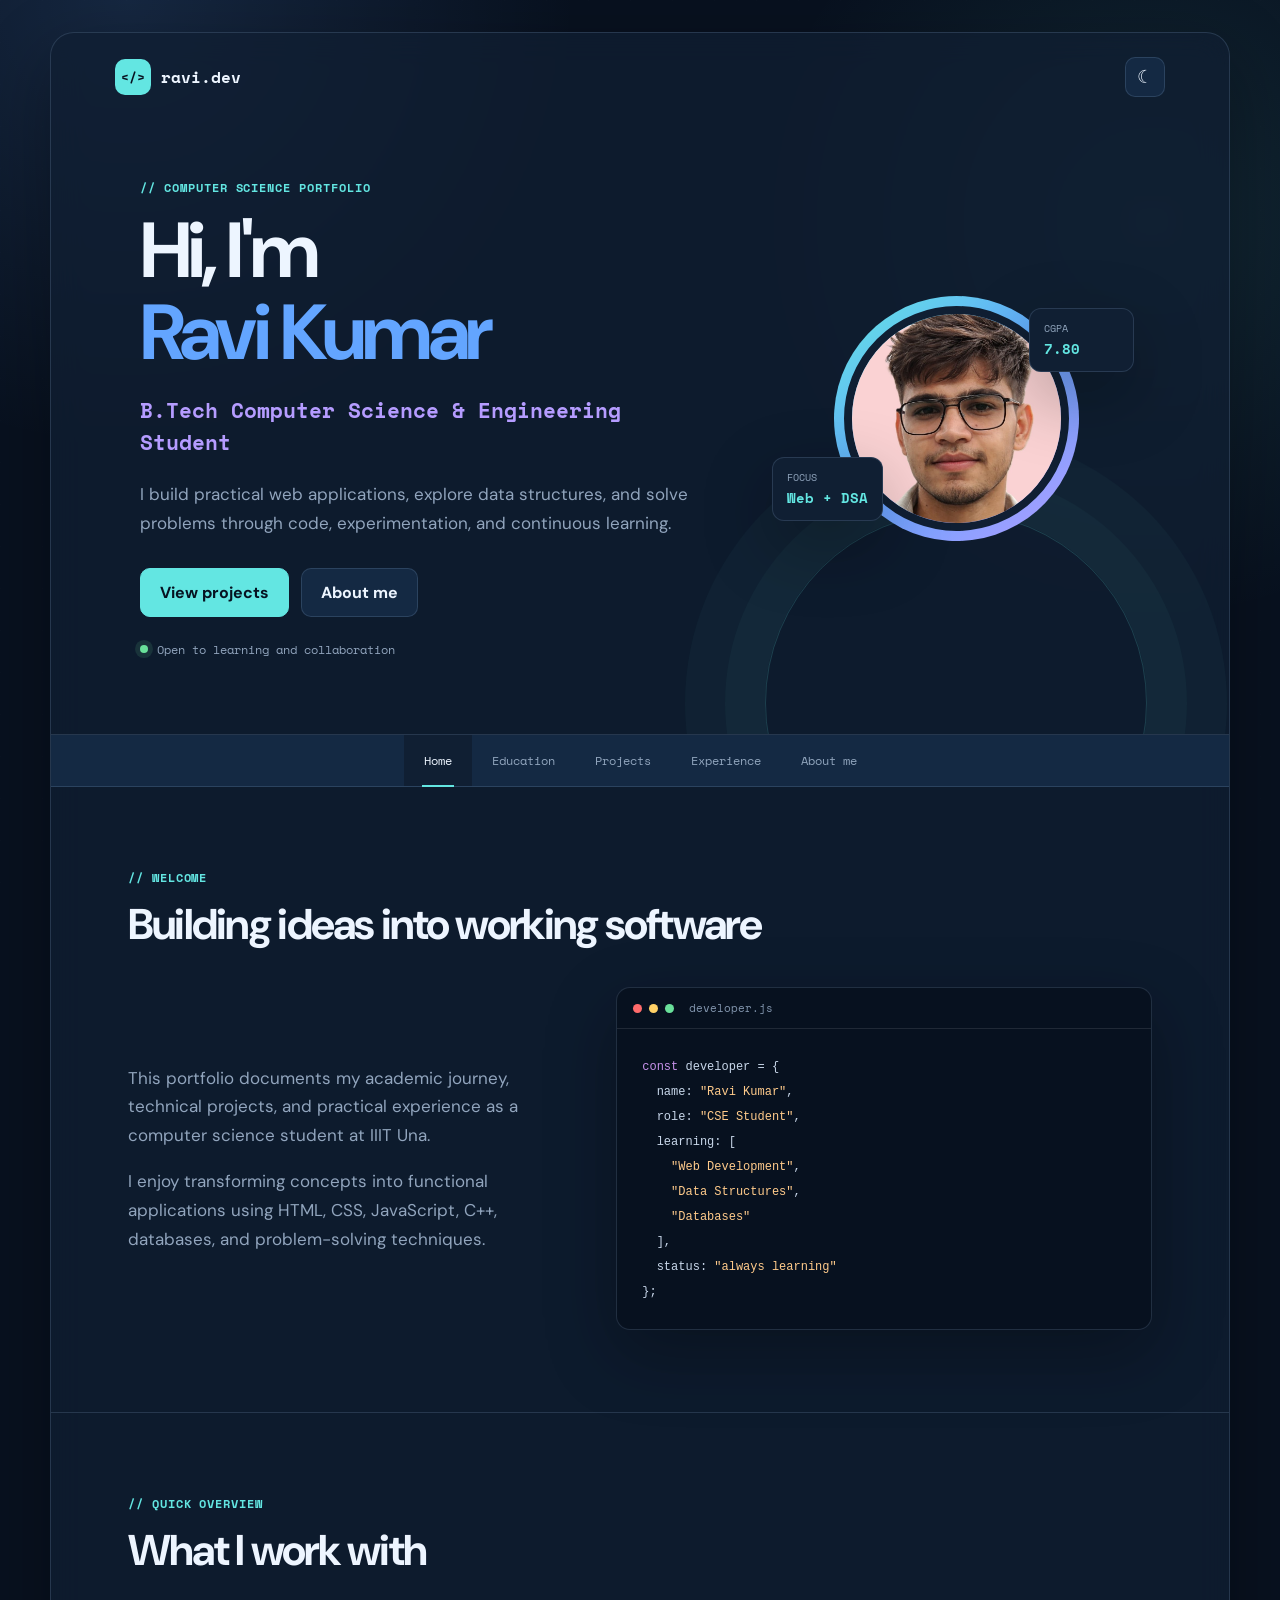
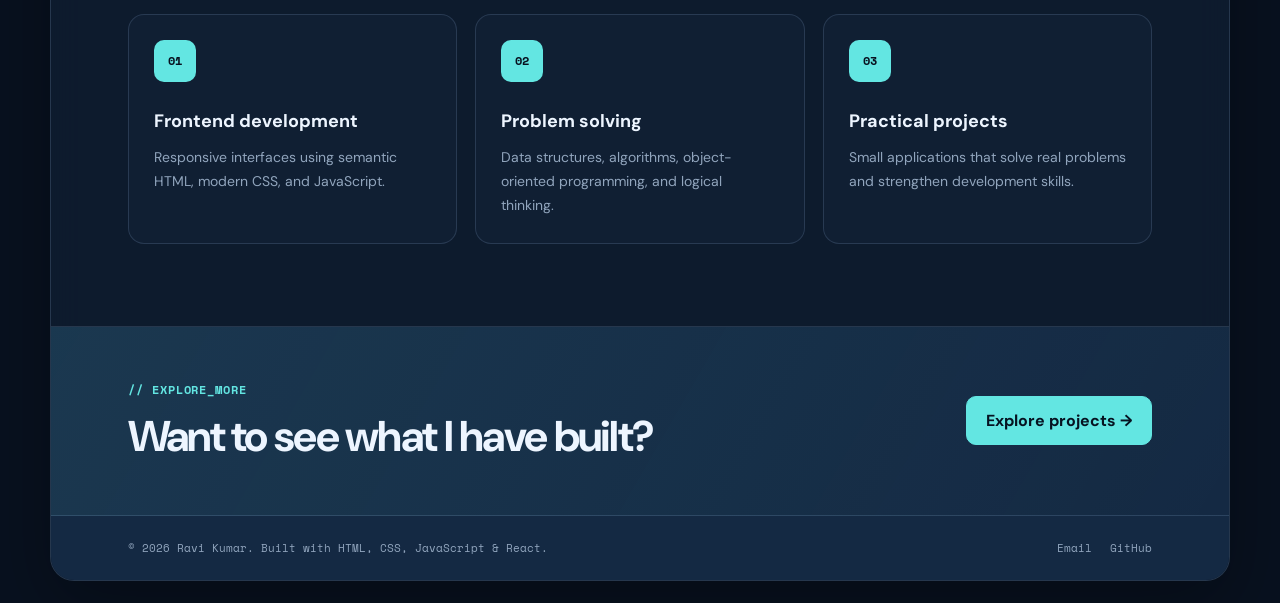
==== commit a8a8ba76: "Restored and updated index.html" ====
--- a/index.html
+++ b/index.html
@@ -6,11 +6,6 @@
   <meta name="description" content="Ravi Kumar's computer science portfolio">
   <title>Ravi Kumar | CSE Portfolio</title>
   <link rel="stylesheet" href="style.css">
-  <link 
-  rel="stylesheet" 
-  href="https://cdnjs.cloudflare.com/ajax/libs/font-awesome/6.4.0/css/all.min.css"
-/>
-
   <script src="script.js" defer></script>
 </head>
 
@@ -35,7 +30,7 @@
 
       <div class="hero">
         <div class="hero-text">
-          <p class="eyebrow">// computer science</p>
+          <p class="eyebrow">// computer science portfolio</p>
 
           <h1>
             Hi, I'm <span>Ravi Kumar</span>
@@ -78,7 +73,7 @@
 
           <div class="floating-card card-one">
             <span>CGPA</span>
-            <strong>7.78</strong>
+            <strong>7.80</strong>
           </div>
 
           <div class="floating-card card-two">
@@ -114,7 +109,7 @@
 
             <p>
               I enjoy transforming concepts into functional applications
-              using HTML, CSS, JavaScript, React, Appwrite, C++, databases, and problem-solving
+              using HTML, CSS, JavaScript, C++, databases, and problem-solving
               techniques.
             </p>
           </div>
